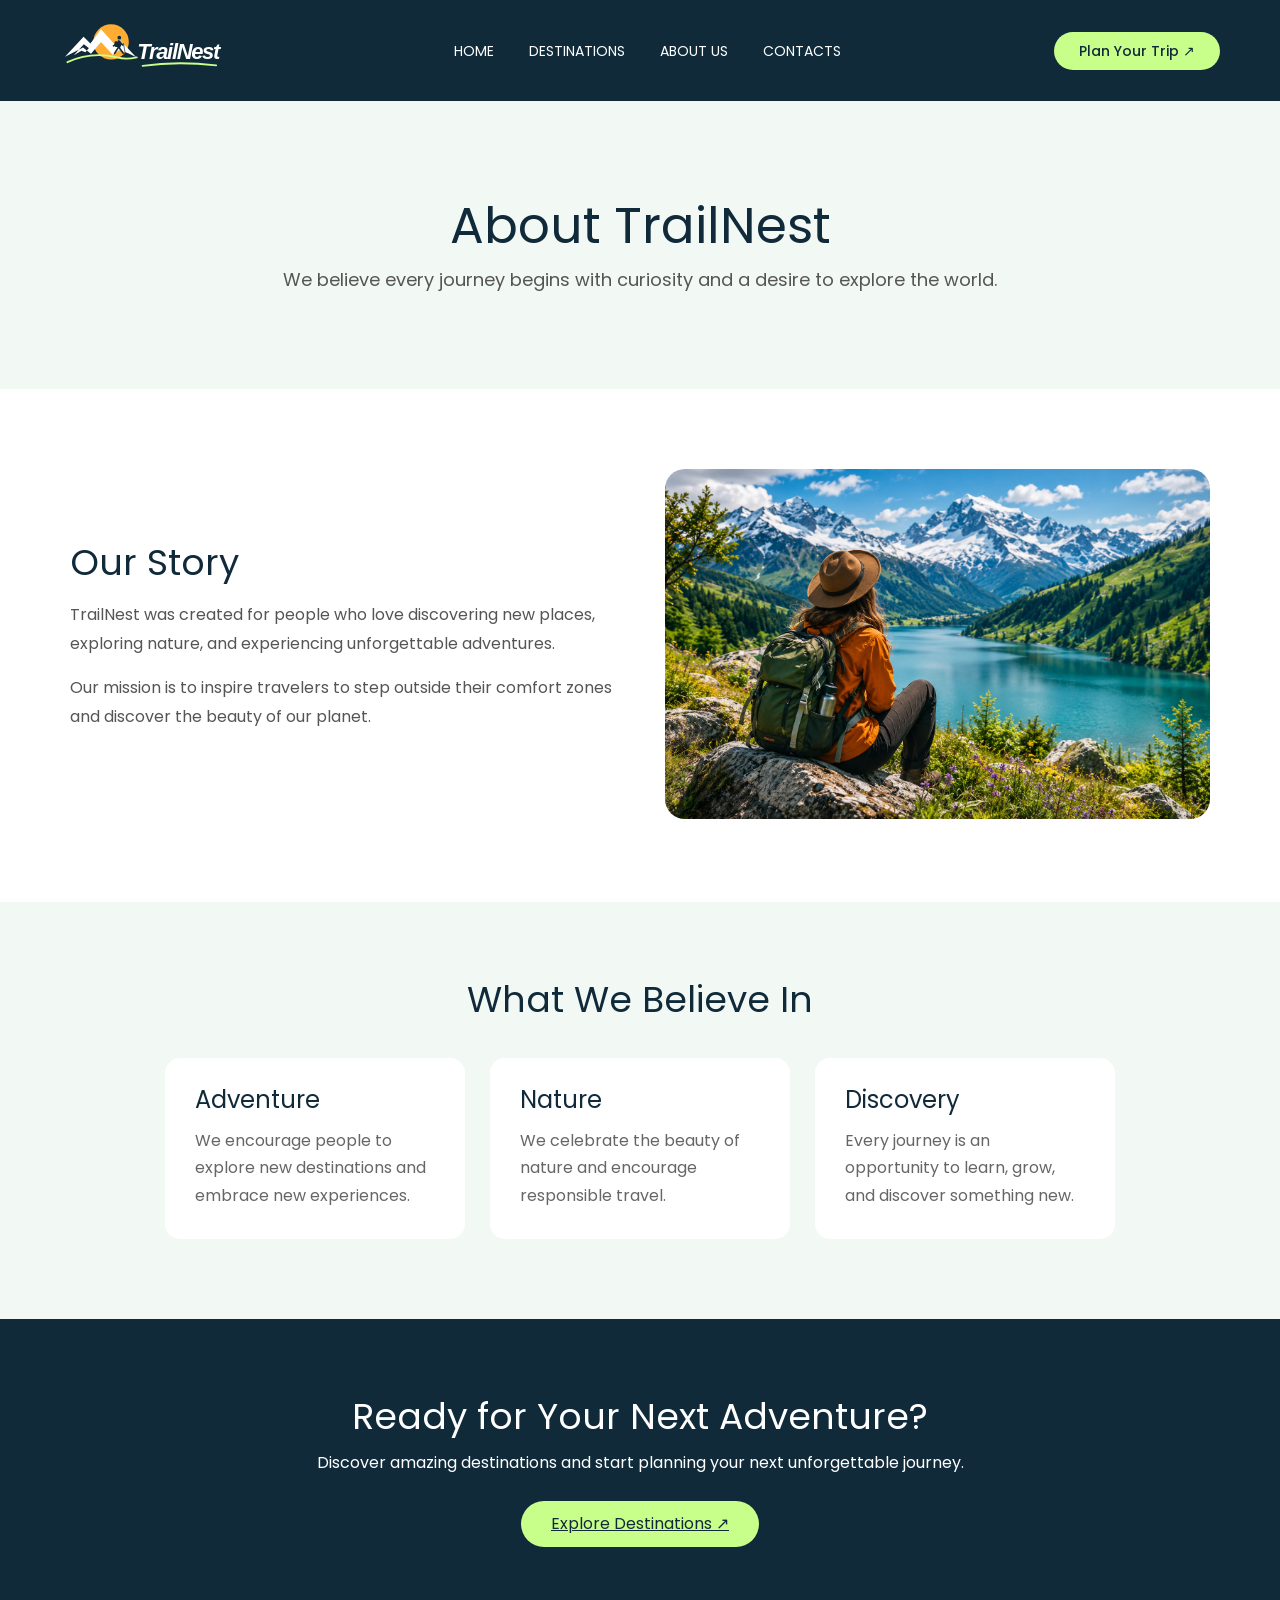
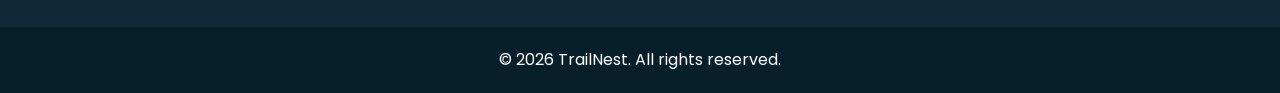
==== aboutus.html @ 379d0802 "add responsive" ====
<!DOCTYPE html>
<html lang="en">
<head>
    <meta charset="UTF-8">
    <meta name="viewport" content="width=device-width, initial-scale=1.0">
    <title>Document</title>
    <link rel="stylesheet" href="./css/reset.css">
    <link rel="stylesheet" href="./css/uboutus.css">
    <link rel="stylesheet" href="./css/responsive.css">
</head>
<body>
    
<!doctype html>
<html lang="en">
  <head>
    <meta charset="UTF-8" />
    <meta name="viewport" content="width=device-width, initial-scale=1.0" />

    <meta
      name="description"
      content="Learn about TrailNest, our passion for travel, nature, and unforgettable adventures."
    />

    <title>About Us | TrailNest</title>

    <link rel="stylesheet" href="./css/reset.css" />
    <link rel="stylesheet" href="./css/style.css" />

    <link
      href="https://fonts.googleapis.com/css2?family=Poppins:wght@400;500;600;700;800&display=swap"
      rel="stylesheet"
    />
  </head>

  <body>

    <header class="about-header">

      <a href="./index.html">
        <img
          class="about-logo"
          src="./images/trailnest-header-logo.svg"
          alt="TrailNest Logo"
        />
      </a>

      <nav class="about-nav">
        <ul>
          <li><a href="./index.html">HOME</a></li>
          <li><a href="./destinations.html">DESTINATIONS</a></li>
          <li><a href="./aboutus.html">ABOUT US</a></li>
          <li><a href="./contacts.html">CONTACTS</a></li>
        </ul>
      </nav>

      <a href="./destinations.html" class="plan-btn">
        Plan Your Trip ↗
      </a>

    </header>

    <main>

      <!-- ABOUT US INTRO -->

      <section class="about-intro">

        <h1>About TrailNest</h1>

        <p>
          We believe every journey begins with curiosity
          and a desire to explore the world.
        </p>

      </section>

      <!-- OUR STORY -->

      <section class="our-story">

        <div class="story-text">

          <h2>Our Story</h2>

          <p>
            TrailNest was created for people who love
            discovering new places, exploring nature,
            and experiencing unforgettable adventures.
          </p>

          <p>
            Our mission is to inspire travelers to step
            outside their comfort zones and discover
            the beauty of our planet.
          </p>

        </div>

        <div class="story-image">

          <img
            src="./images/fcaea7f1-0116-42c1-94dc-661eeafde280.png"
            alt="Traveler exploring a mountain landscape"
          />

        </div>

      </section>

      <!-- OUR VALUES -->

      <section class="our-values">

        <h2>What We Believe In</h2>

        <div class="values-container">

          <article class="value-card">
            <h3>Adventure</h3>
            <p>
              We encourage people to explore new
              destinations and embrace new experiences.
            </p>
          </article>

          <article class="value-card">
            <h3>Nature</h3>
            <p>
              We celebrate the beauty of nature
              and encourage responsible travel.
            </p>
          </article>

          <article class="value-card">
            <h3>Discovery</h3>
            <p>
              Every journey is an opportunity to
              learn, grow, and discover something new.
            </p>
          </article>

        </div>

      </section>

      <!-- CALL TO ACTION -->

      <section class="about-cta">

        <h2>Ready for Your Next Adventure?</h2>

        <p>
          Discover amazing destinations and start
          planning your next unforgettable journey.
        </p>

        <a href="./destinations.html" class="explore-btn">
          Explore Destinations ↗
        </a>

      </section>

    </main>

    <!-- FOOTER -->

    <footer class="about-footer">

      <p>© 2026 TrailNest. All rights reserved.</p>

    </footer>

  </body>
</html>

</body>
</html>
---- css/uboutus.css ----
/* ABOUT US HEADER */

.about-header {
    background-color: #102A3A;
    display: flex;
    justify-content: space-between;
    align-items: center;
    padding: 20px 60px;
}

.about-logo {
    width: 180px;
}

.about-nav ul {
    display: flex;
    gap: 35px;
}

.about-nav li {
    margin: 0;
    
}

.about-nav a {
    color: white;
    font-size: 14px;
    text-decoration: none;
}

.about-nav a:hover {
    color: #C8FF8A;
}

.about-header .plan-btn {
    background-color: #C8FF8A;
    color: #102A3A;
    padding: 12px 25px;
    border-radius: 30px;
}

/* ABOUT INTRO */

.about-intro {
    background-color: #F2F8F4;
    text-align: center;
    padding: 100px 20px;
}

.about-intro h1 {
    font-size: 50px;
    color: #102A3A;
    margin-bottom: 20px;
}

.about-intro p {
    font-size: 18px;
    color: #555;
}

/* OUR STORY */

.our-story {
    display: flex;
    align-items: center;
    gap: 50px;
    max-width: 1200px;
    margin: 0 auto;
    padding: 80px 30px;
}

.story-text {
    width: 50%;
}

.story-text h2 {
    font-size: 36px;
    color: #102A3A;
    margin-bottom: 20px;
}

.story-text p {
    color: #555;
    line-height: 1.8;
    margin-bottom: 15px;
}

.story-image {
    width: 50%;
}

.story-image img {
    width: 100%;
    height: 350px;
    object-fit: cover;
    border-radius: 20px;
}

/* OUR VALUES */

.our-values {
    background-color: #F2F8F4;
    padding: 80px 30px;
    text-align: center;
}

.our-values h2 {
    font-size: 36px;
    color: #102A3A;
    margin-bottom: 40px;
}

.values-container {
    display: flex;
    justify-content: center;
    gap: 25px;
}

.value-card {
    background-color: white;
    width: 300px;
    padding: 30px;
    border-radius: 15px;
    text-align: left;
}

.value-card h3 {
    font-size: 24px;
    color: #102A3A;
    margin-bottom: 15px;
}

.value-card p {
    color: #666;
    line-height: 1.7;
}

.value-card:hover {
    background-color: #C8FF8A;
}

/* CALL TO ACTION */

.about-cta {
    background-color: #102A3A;
    text-align: center;
    padding: 80px 20px;
}

.about-cta h2 {
    font-size: 36px;
    color: white;
    margin-bottom: 20px;
}

.about-cta p {
    color: white;
    margin-bottom: 30px;
}

.about-cta .explore-btn {
    display: inline-block;
    background-color: #C8FF8A;
    color: #102A3A;
    padding: 15px 30px;
    border-radius: 30px;
}

.about-cta .explore-btn:hover {
    background-color: white;
}

/* FOOTER */

.about-footer {
    background-color: #071F2B;
    color: white;
    text-align: center;
    padding: 25px;
}
---- css/responsive.css ----
/* MOBILE — 767px-მდე */

@media (max-width: 767px) {
  header {
    flex-direction: column;
    gap: 20px;
    padding: 20px;
  }

  .logo-img {
    width: 150px;
  }

  .nav-page {
    position: static;
    transform: none;
  }

  .nav-page ul {
    justify-content: center;
    flex-wrap: wrap;
    gap: 15px;
  }

  .nav-page a {
    font-size: 12px;
  }

  .main h1 {
    margin-top: 100px;
    margin-left: 20px;
    font-size: 32px;
  }

  .destinations {
    padding: 30px 20px;
  }

  .cards-container {
    display: grid;
    grid-template-columns: 1fr;
    gap: 20px;
  }

  .travel-card {
    width: 100%;
    min-width: 0;
  }

  .travel-card img {
    width: 100%;
    height: 220px;
    object-fit: cover;
  }

  .contact {
    width: 100%;
    padding: 40px 20px;
  }

  .contact-heading h1 {
    font-size: 32px;
  }

  .contact-info {
    padding: 10px 20px;
  }

  .contact-item a,
  .contact-item p {
    overflow-wrap: anywhere;
  }
}

/* TABLET — 768px-დან */

@media (min-width: 768px) {
  header {
    flex-direction: column;
    gap: 25px;
    padding: 25px;
  }

  .logo-img {
    width: 170px;
  }

  .nav-page {
    position: static;
    transform: none;
  }

  .nav-page ul {
    justify-content: center;
    flex-wrap: wrap;
    gap: 25px;
  }

  .nav-page a {
    font-size: 14px;
  }

  .main h1 {
    margin-top: 150px;
    margin-left: 40px;
    font-size: 48px;
  }

  .destinations {
    padding: 40px;
  }

  .cards-container {
    display: grid;
    grid-template-columns: 1fr 1fr;
    gap: 25px;
  }

  .travel-card {
    width: 100%;
    min-width: 0;
  }

  .travel-card img {
    width: 100%;
    height: 240px;
    object-fit: cover;
  }

  .contact {
    width: 100%;
    padding: 50px 30px;
  }

  .contact-heading h1 {
    font-size: 40px;
  }

  .contact-info {
    padding: 15px 30px;
  }

  .contact-item a,
  .contact-item p {
    overflow-wrap: anywhere;
  }
}

/* DESKTOP — 1200px-დან */

@media (min-width: 1200px) {
  header {
    flex-direction: row;
    justify-content: space-between;
    position: relative;
    padding: 20px 70px;
  }

  .logo-img {
    width: 190px;
  }

  .nav-page {
    position: absolute;
    left: 50%;
    transform: translateX(-50%);
  }

  .nav-page ul {
    flex-wrap: nowrap;
    gap: 40px;
  }

  .main h1 {
    margin-top: 220px;
    margin-left: 70px;
    font-size: 64px;
  }

  .destinations {
    padding: 50px 70px;
  }

  .cards-container {
    grid-template-columns: 1fr 1fr 1fr 1fr;
  }

  .contact {
    padding: 60px 30px;
  }

  .contact-heading h1 {
    font-size: 48px;
  }
}
---- css/style.css ----
/* GENERAL STYLES */

* {
    box-sizing: border-box;
}

body {
    font-family: "Poppins", sans-serif;
}

:root {
    --maincolor: white;
    --hovercolor:#C8FF8A;
    --btncolor: #102A3A;


}

.background {
    background-image: url("../images/Sunset Mountain Lake Campsite.png");
    background-size: cover;
    background-position: center;
    background-repeat: no-repeat;
}


/* HEADER */

header {
    display: flex;
    justify-content: space-between;
    align-items: center;
    position: relative;
    padding: 20px 70px;
}

.logo-img {
    width: 190px;
}


/* NAVIGATION */

.nav-page {
    position: absolute;
    left: 50%;
    transform: translateX(-50%);
}

.nav-page ul {
    display: flex;
    align-items: center;
    gap: 40px;
}

.nav-page a {
    text-decoration: none;
    color: var(--maincolor);
    font-size: 16px;
    font-weight: 500;
    transition: color 0.3s ease;
}

.nav-page a:hover {
    color: var(--hovercolor);
}

.plan-btn {
    background-color: var(--hovercolor);
    color: var(--btncolor);
    padding: 10px 18px;
    border-radius: 30px;
    font-size: 14px;
    font-weight: 500;
    text-decoration: none;
    font-family: "Poppins", sans-serif;
}

.plan-btn:hover {
    background-color: var(--maincolor);
}

/* MAIN */

.main {
    max-width: 1400px;
    width: 100%;
    margin: 0 auto;
    position: relative;
}

.main h1 {
    position: absolute;
    top: 220px;
    left: 70px;
    margin: 0;
    color: var(--maincolor);
    font-size: 64px;
    font-weight: 700;
    line-height: 1.2;
    z-index: 1;
}

.span-h1 {
    color: var(--hovercolor);
}

.main-img {
    display: block;
    width: 100%;
    height: auto;
    margin-top: 20px;
    border: 8px solid var(--maincolor);
    border-radius: 30px;
}

/* FOOTER */

.about-footer {
    background-color: #071F2B;
    color: white;
    text-align: center;
    padding: 25px;
}
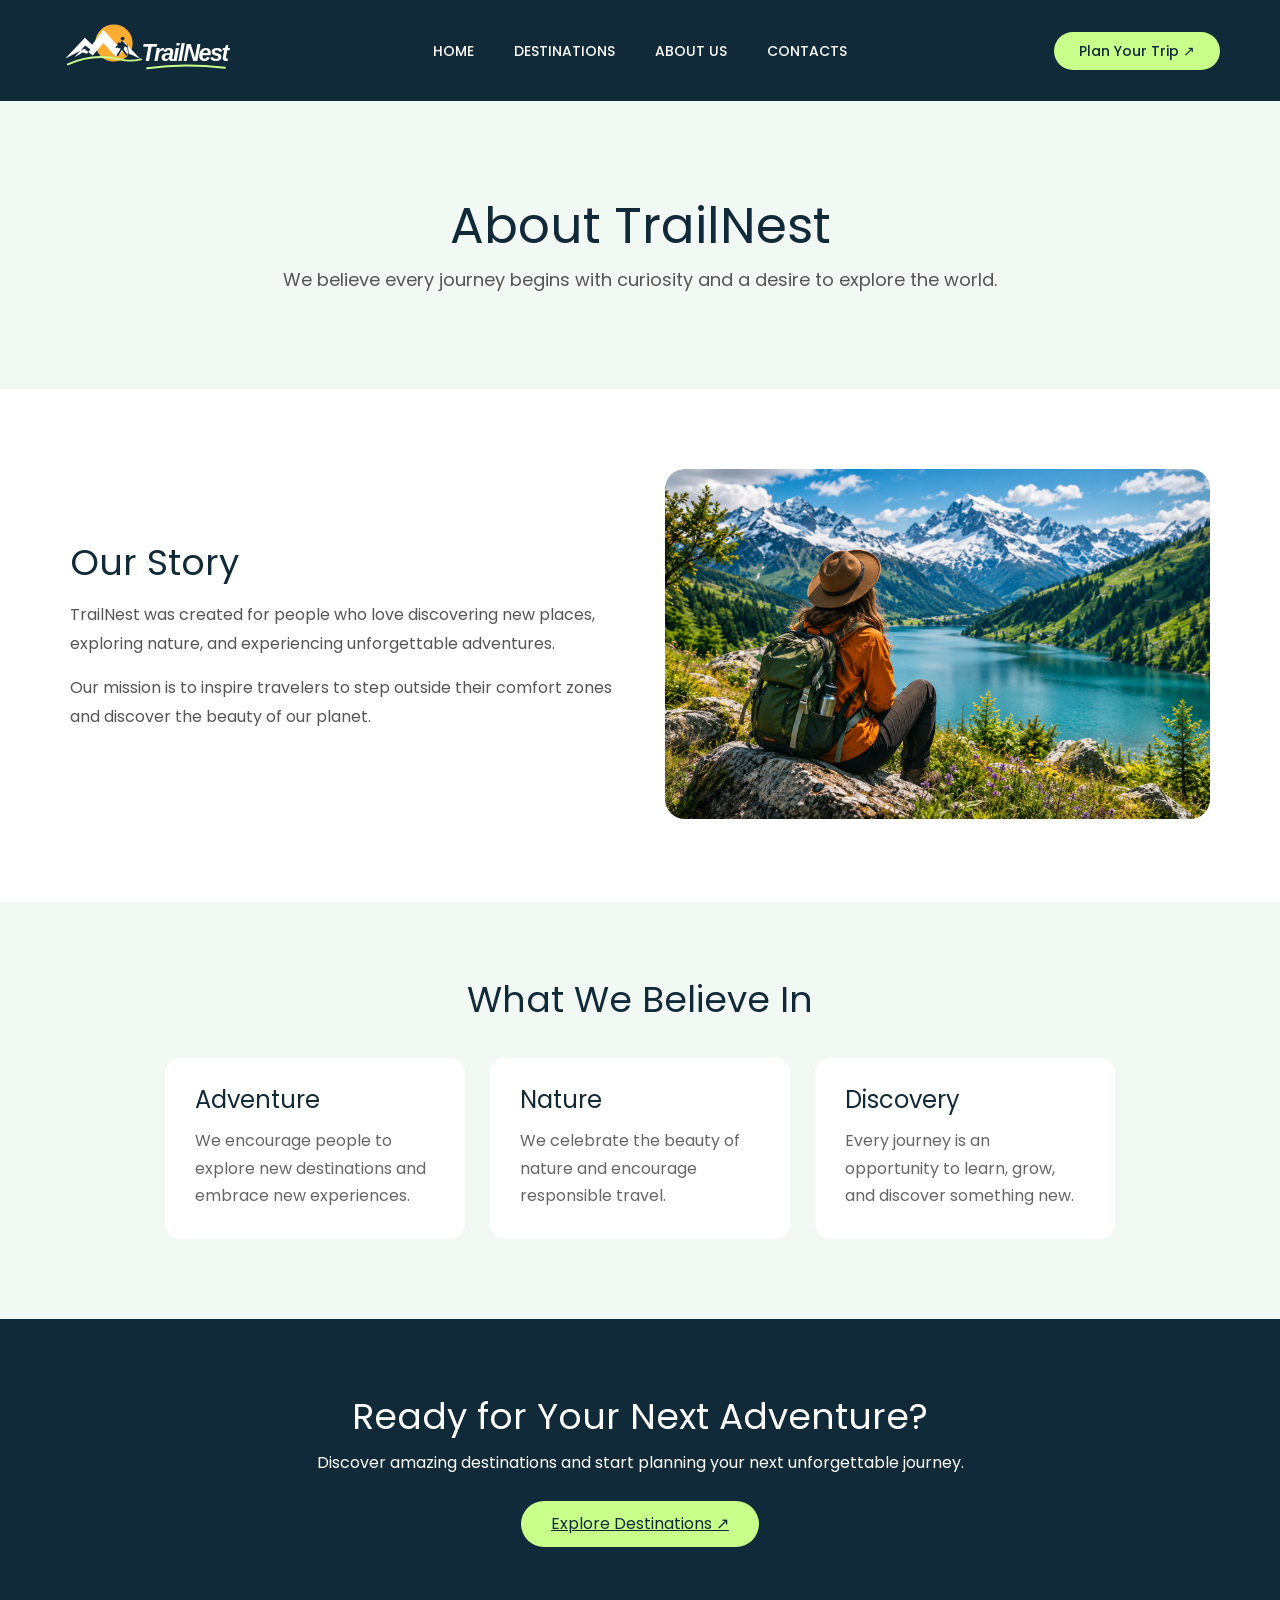
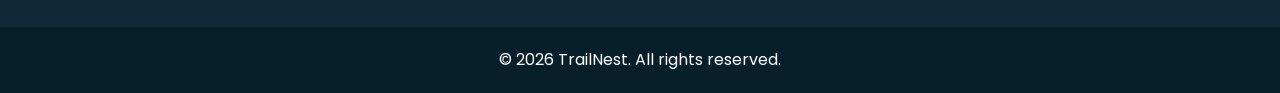
==== commit 257a5cad: "changes in responsive" ====
--- a/aboutus.html
+++ b/aboutus.html
@@ -1,16 +1,4 @@
 <!DOCTYPE html>
-<html lang="en">
-<head>
-    <meta charset="UTF-8">
-    <meta name="viewport" content="width=device-width, initial-scale=1.0">
-    <title>Document</title>
-    <link rel="stylesheet" href="./css/reset.css">
-    <link rel="stylesheet" href="./css/uboutus.css">
-    <link rel="stylesheet" href="./css/responsive.css">
-</head>
-<body>
-    
-<!doctype html>
 <html lang="en">
   <head>
     <meta charset="UTF-8" />
@@ -25,61 +13,70 @@
 
     <link rel="stylesheet" href="./css/reset.css" />
     <link rel="stylesheet" href="./css/style.css" />
+    <link rel="stylesheet" href="./css/uboutus.css" />
+    <link rel="stylesheet" href="./css/responsive.css" />
 
     <link
       href="https://fonts.googleapis.com/css2?family=Poppins:wght@400;500;600;700;800&display=swap"
       rel="stylesheet"
     />
+
+    
   </head>
 
   <body>
-
     <header class="about-header">
-
       <a href="./index.html">
         <img
-          class="about-logo"
+          class="about-logo logo-img"
           src="./images/trailnest-header-logo.svg"
-          alt="TrailNest Logo"
+          alt="TrailNest home"
         />
       </a>
 
-      <nav class="about-nav">
+      <button
+        class="burger-btn"
+        id="burger-btn"
+        type="button"
+        aria-label="Open menu"
+        aria-expanded="false"
+        aria-controls="navigation"
+      >
+        ☰
+      </button>
+
+      <nav
+        class="about-nav nav-page"
+        id="navigation"
+        aria-label="Main navigation"
+      >
         <ul>
           <li><a href="./index.html">HOME</a></li>
           <li><a href="./destinations.html">DESTINATIONS</a></li>
-          <li><a href="./aboutus.html">ABOUT US</a></li>
+          <li>
+            <a href="./aboutus.html" aria-current="page">ABOUT US</a>
+          </li>
           <li><a href="./contacts.html">CONTACTS</a></li>
         </ul>
       </nav>
 
-      <a href="./destinations.html" class="plan-btn">
+      <a href="./registration.html" class="plan-btn">
         Plan Your Trip ↗
       </a>
-
     </header>
 
     <main>
-
-      <!-- ABOUT US INTRO -->
-
       <section class="about-intro">
-
         <h1>About TrailNest</h1>
 
         <p>
           We believe every journey begins with curiosity
           and a desire to explore the world.
         </p>
-
       </section>
 
-      <!-- OUR STORY -->
-
       <section class="our-story">
-
         <div class="story-text">
-
           <h2>Our Story</h2>
 
           <p>
@@ -93,30 +90,23 @@
             outside their comfort zones and discover
             the beauty of our planet.
           </p>
-
         </div>
 
         <div class="story-image">
-
           <img
             src="./images/fcaea7f1-0116-42c1-94dc-661eeafde280.png"
             alt="Traveler exploring a mountain landscape"
           />
-
         </div>
-
       </section>
 
-      <!-- OUR VALUES -->
-
       <section class="our-values">
-
         <h2>What We Believe In</h2>
 
         <div class="values-container">
-
           <article class="value-card">
             <h3>Adventure</h3>
+
             <p>
               We encourage people to explore new
               destinations and embrace new experiences.
@@ -125,6 +115,7 @@
 
           <article class="value-card">
             <h3>Nature</h3>
+
             <p>
               We celebrate the beauty of nature
               and encourage responsible travel.
@@ -133,20 +124,16 @@
 
           <article class="value-card">
             <h3>Discovery</h3>
+
             <p>
               Every journey is an opportunity to
               learn, grow, and discover something new.
             </p>
           </article>
-
         </div>
-
       </section>
 
-      <!-- CALL TO ACTION -->
-
       <section class="about-cta">
-
         <h2>Ready for Your Next Adventure?</h2>
 
         <p>
@@ -157,21 +144,13 @@
         <a href="./destinations.html" class="explore-btn">
           Explore Destinations ↗
         </a>
-
       </section>
-
     </main>
 
-    <!-- FOOTER -->
-
     <footer class="about-footer">
-
       <p>© 2026 TrailNest. All rights reserved.</p>
-
     </footer>
 
+    <script src="./burger.js" defer></script>
   </body>
-</html>
-
-</body>
 </html>
--- a/css/style.css
+++ b/css/style.css
@@ -1,125 +1,136 @@
+* {
+  box-sizing: border-box;
+}
 
-/* GENERAL STYLES */
-
-* {
-    box-sizing: border-box;
+:root {
+  --maincolor: white;
+  --hovercolor: #c8ff8a;
+  --btncolor: #102a3a;
 }
 
 body {
-    font-family: "Poppins", sans-serif;
+  margin: 0;
+  font-family: "Poppins", sans-serif;
 }
 
-:root {
-    --maincolor: white;
-    --hovercolor:#C8FF8A;
-    --btncolor: #102A3A;
-
-
+header {
+  display: flex;
+  justify-content: space-between;
+  align-items: center;
+  position: relative;
+  padding: 20px 70px;
 }
 
-.background {
-    background-image: url("../images/Sunset Mountain Lake Campsite.png");
-    background-size: cover;
-    background-position: center;
-    background-repeat: no-repeat;
-}
-
-
-/* HEADER */
-
-header {
-    display: flex;
-    justify-content: space-between;
-    align-items: center;
-    position: relative;
-    padding: 20px 70px;
+.home-header {
+  background-color: var(--btncolor);
 }
 
 .logo-img {
-    width: 190px;
+  display: block;
+  width: 190px;
+  max-width: 100%;
 }
 
-
-/* NAVIGATION */
+.burger-btn {
+  display: none;
+}
 
 .nav-page {
-    position: absolute;
-    left: 50%;
-    transform: translateX(-50%);
+  position: absolute;
+  left: 50%;
+  transform: translateX(-50%);
 }
 
 .nav-page ul {
-    display: flex;
-    align-items: center;
-    gap: 40px;
+  display: flex;
+  align-items: center;
+  gap: 40px;
+  margin: 0;
+  padding: 0;
+  list-style: none;
 }
 
 .nav-page a {
-    text-decoration: none;
-    color: var(--maincolor);
-    font-size: 16px;
-    font-weight: 500;
-    transition: color 0.3s ease;
+  color: var(--maincolor);
+  font-size: 16px;
+  font-weight: 500;
+  text-decoration: none;
+  white-space: nowrap;
+  transition: color 0.3s;
 }
 
 .nav-page a:hover {
-    color: var(--hovercolor);
+  color: var(--hovercolor);
 }
 
 .plan-btn {
-    background-color: var(--hovercolor);
-    color: var(--btncolor);
-    padding: 10px 18px;
-    border-radius: 30px;
-    font-size: 14px;
-    font-weight: 500;
-    text-decoration: none;
-    font-family: "Poppins", sans-serif;
+  display: inline-block;
+  padding: 10px 18px;
+  border-radius: 30px;
+  background-color: var(--hovercolor);
+  color: var(--btncolor);
+  font-size: 14px;
+  font-weight: 500;
+  text-align: center;
+  text-decoration: none;
+  transition: background-color 0.3s;
 }
 
 .plan-btn:hover {
-    background-color: var(--maincolor);
+  background-color: var(--maincolor);
 }
 
-/* MAIN */
-
 .main {
-    max-width: 1400px;
-    width: 100%;
-    margin: 0 auto;
-    position: relative;
+  width: 100%;
+  max-width: 1400px;
+  margin: 0 auto;
+  padding: 20px;
 }
 
-.main h1 {
-    position: absolute;
-    top: 220px;
-    left: 70px;
-    margin: 0;
-    color: var(--maincolor);
-    font-size: 64px;
-    font-weight: 700;
-    line-height: 1.2;
-    z-index: 1;
+.hero {
+  position: relative;
+  overflow: hidden;
+  border-radius: 30px;
 }
 
-.span-h1 {
-    color: var(--hovercolor);
+.hero-img {
+  display: block;
+  width: 100%;
+  height: 550px;
+  object-fit: cover;
 }
 
-.main-img {
-    display: block;
-    width: 100%;
-    height: auto;
-    margin-top: 20px;
-    border: 8px solid var(--maincolor);
-    border-radius: 30px;
+.hero-title {
+  position: absolute;
+  top: 50%;
+  left: 5%;
+  right: 5%;
+  margin: 0;
+  transform: translateY(-50%);
+  color: var(--maincolor);
+  font-size: 64px;
+  font-weight: 700;
+  line-height: 1.2;
+  text-shadow: 0 2px 8px #00000055;
 }
 
-/* FOOTER */
+.hero-title span {
+  color: var(--hovercolor);
+}
 
 .about-footer {
-    background-color: #071F2B;
-    color: white;
-    text-align: center;
-    padding: 25px;
+  padding: 25px;
+  background-color: #071f2b;
+  color: white;
+  text-align: center;
+}
+
+.about-footer p {
+  margin: 0;
+}
+
+a:focus-visible,
+button:focus-visible {
+  outline: 2px solid #c8ff8a;
+  outline-offset: 4px;
 }
--- a/css/responsive.css
+++ b/css/responsive.css
@@ -1,35 +1,124 @@
-/* MOBILE — 767px-მდე */
-
 @media (max-width: 767px) {
-  header {
+  header,
+  .destination-header {
+    position: relative;
+    display: flex;
+    flex-direction: row;
+    flex-wrap: wrap;
+    justify-content: space-between;
+    align-items: center;
+    gap: 15px;
+    padding: 20px;
+  }
+
+  .logo-img,
+  .destination-logo {
+    display: block;
+    width: 140px;
+  }
+
+  .burger-btn {
+    display: block;
+    order: -1;
+    width: 44px;
+    height: 44px;
+    margin: 0 auto 0 0;
+    padding: 0;
+    border: none;
+    background-color: transparent;
+    color: #143e33;
+    font-size: 30px;
+    cursor: pointer;
+  }
+
+  .home-header .burger-btn,
+  .destination-header .burger-btn {
+    color: white;
+  }
+
+  header .plan-btn {
+    box-sizing: border-box;
+    display: block;
+    order: 2;
+    width: 100%;
+    margin: 0;
+    padding: 12px 15px;
+    text-align: center;
+  }
+
+  .nav-page,
+  .destination-header .nav-page {
+    box-sizing: border-box;
+    display: none;
+    position: absolute;
+    top: 100%;
+    left: 0;
+    width: 100%;
+    padding: 25px;
+    transform: none;
+    background-color: #143e33;
+    border-radius: 0 0 12px 12px;
+    z-index: 100;
+  }
+
+  .home-header .nav-page,
+  .destination-header .nav-page {
+    background-color: #102a3a;
+  }
+
+  .nav-page.open,
+  .destination-header .nav-page.open {
+    display: block;
+  }
+
+  .nav-page ul,
+  .destination-header .nav-page ul {
+    display: flex;
     flex-direction: column;
+    justify-content: center;
+    align-items: center;
     gap: 20px;
-    padding: 20px;
-  }
-
-  .logo-img {
-    width: 150px;
-  }
-
-  .nav-page {
-    position: static;
-    transform: none;
-  }
-
-  .nav-page ul {
-    justify-content: center;
-    flex-wrap: wrap;
-    gap: 15px;
-  }
-
-  .nav-page a {
-    font-size: 12px;
-  }
-
-  .main h1 {
-    margin-top: 100px;
-    margin-left: 20px;
-    font-size: 32px;
+    margin: 0;
+    padding: 0;
+    list-style: none;
+  }
+
+  .nav-page li {
+    margin: 0;
+  }
+
+  .nav-page a,
+  .destination-header .nav-page a {
+    color: white;
+    font-size: 14px;
+    text-decoration: none;
+    white-space: nowrap;
+  }
+
+  .nav-page a:hover,
+  .destination-header .nav-page a:hover {
+    color: #c8ff8a;
+  }
+
+  .main {
+    padding: 15px;
+  }
+
+  .hero {
+    border-radius: 18px;
+  }
+
+  .hero-img {
+    height: 350px;
+  }
+
+  .hero .hero-title {
+    top: 50%;
+    left: 20px;
+    right: 20px;
+    margin: 0;
+    transform: translateY(-50%);
+    font-size: 30px;
   }
 
   .destinations {
@@ -54,6 +143,7 @@
   }
 
   .contact {
+    box-sizing: border-box;
     width: 100%;
     padding: 40px 20px;
   }
@@ -72,25 +162,37 @@
   }
 }
 
-/* TABLET — 768px-დან */
-
 @media (min-width: 768px) {
-  header {
+  header,
+  .destination-header {
+    display: flex;
     flex-direction: column;
+    align-items: center;
     gap: 25px;
     padding: 25px;
   }
 
-  .logo-img {
+  .logo-img,
+  .destination-logo {
     width: 170px;
   }
 
-  .nav-page {
+  .burger-btn {
+    display: none;
+  }
+
+  .nav-page,
+  .destination-header .nav-page {
+    display: block;
     position: static;
+    width: auto;
     transform: none;
   }
 
-  .nav-page ul {
+  .nav-page ul,
+  .destination-header .nav-page ul {
+    display: flex;
+    flex-direction: row;
     justify-content: center;
     flex-wrap: wrap;
     gap: 25px;
@@ -98,11 +200,19 @@
 
   .nav-page a {
     font-size: 14px;
-  }
-
-  .main h1 {
-    margin-top: 150px;
-    margin-left: 40px;
+    white-space: nowrap;
+  }
+
+  .hero-img {
+    height: 450px;
+  }
+
+  .hero .hero-title {
+    top: 50%;
+    left: 5%;
+    right: 5%;
+    margin: 0;
+    transform: translateY(-50%);
     font-size: 48px;
   }
 
@@ -128,6 +238,7 @@
   }
 
   .contact {
+    box-sizing: border-box;
     width: 100%;
     padding: 50px 30px;
   }
@@ -146,17 +257,17 @@
   }
 }
 
-/* DESKTOP — 1200px-დან */
-
 @media (min-width: 1200px) {
-  header {
+  header,
+  .destination-header {
+    position: relative;
     flex-direction: row;
     justify-content: space-between;
-    position: relative;
     padding: 20px 70px;
   }
 
-  .logo-img {
+  .logo-img,
+  .destination-logo {
     width: 190px;
   }
 
@@ -166,14 +277,22 @@
     transform: translateX(-50%);
   }
 
-  .nav-page ul {
+  .destination-header .nav-page {
+    position: static;
+    transform: none;
+  }
+
+  .nav-page ul,
+  .destination-header .nav-page ul {
     flex-wrap: nowrap;
     gap: 40px;
   }
 
-  .main h1 {
-    margin-top: 220px;
-    margin-left: 70px;
+  .hero-img {
+    height: 550px;
+  }
+
+  .hero .hero-title {
     font-size: 64px;
   }
 
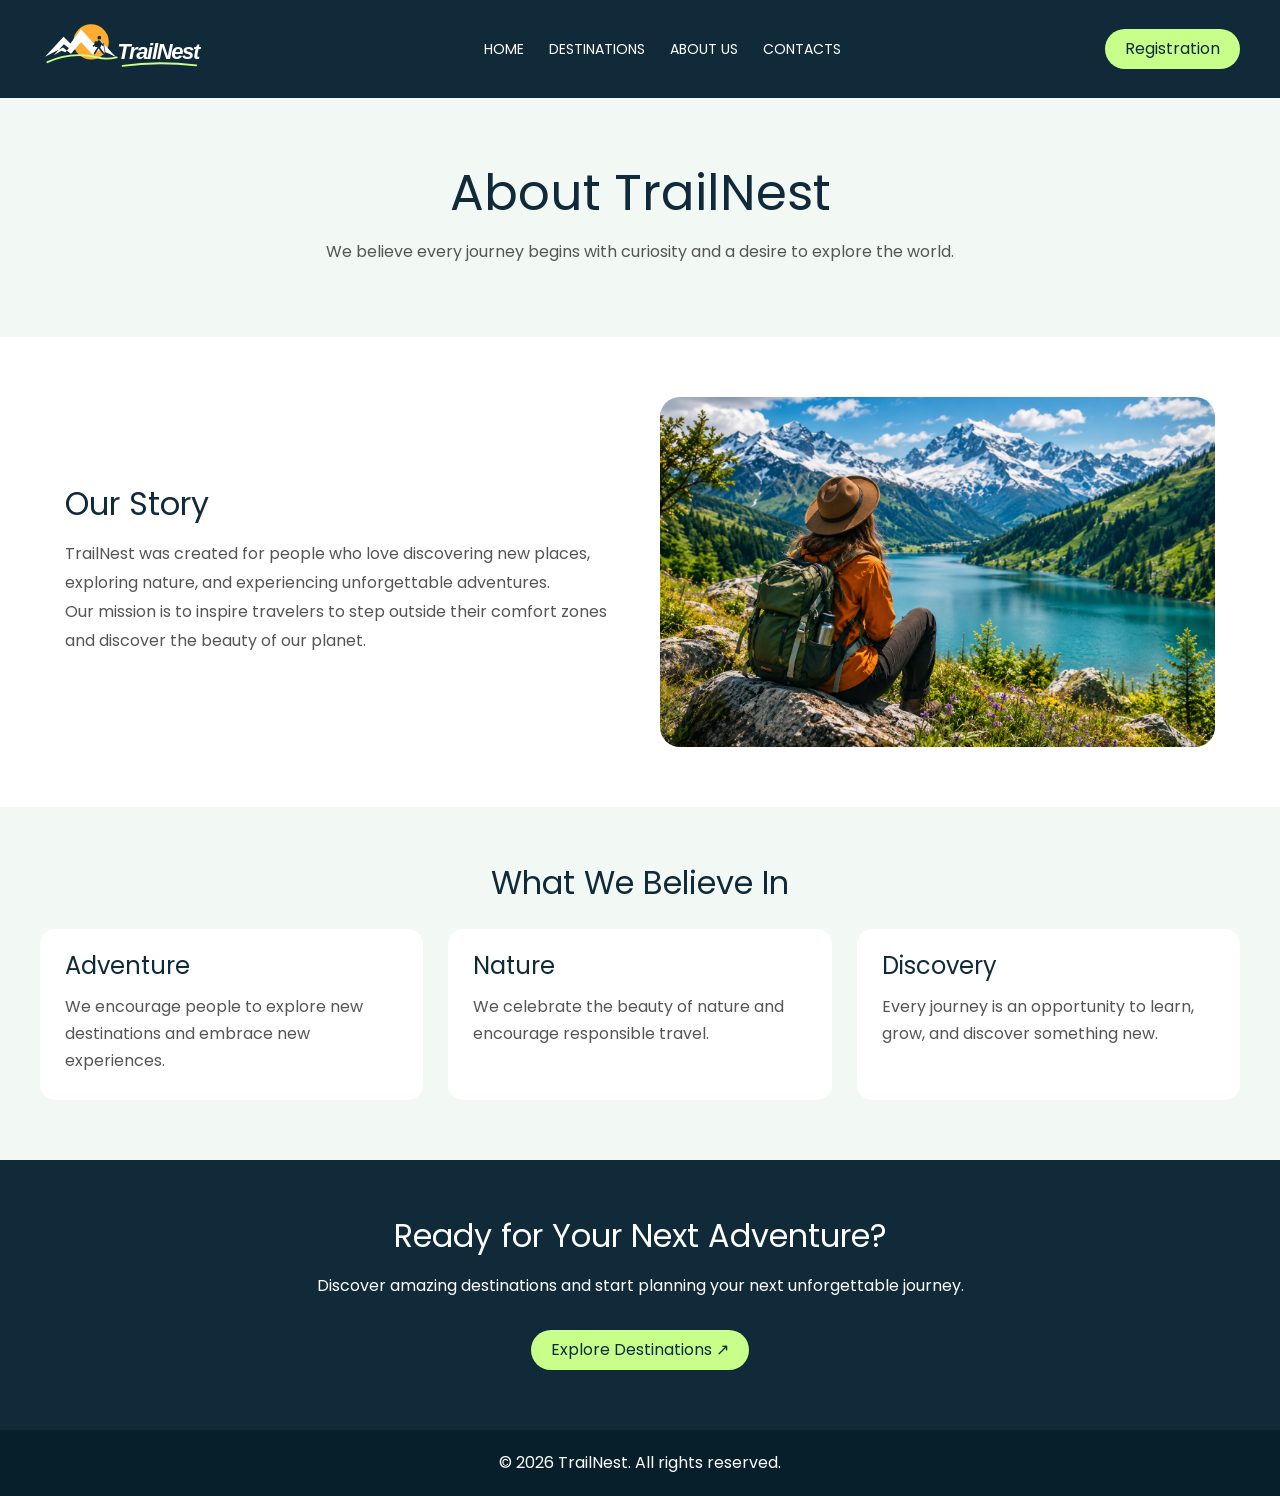
==== commit 7b74db6c: "add new css" ====
--- a/aboutus.html
+++ b/aboutus.html
@@ -12,13 +12,16 @@
     <title>About Us | TrailNest</title>
 
     <link rel="stylesheet" href="./css/reset.css" />
-    <link rel="stylesheet" href="./css/style.css" />
     <link rel="stylesheet" href="./css/uboutus.css" />
-    <link rel="stylesheet" href="./css/responsive.css" />
+    
 
     <link
       href="https://fonts.googleapis.com/css2?family=Poppins:wght@400;500;600;700;800&display=swap"
       rel="stylesheet"
+    />
+    <link
+      rel="stylesheet"
+      href="https://cdnjs.cloudflare.com/ajax/libs/font-awesome/6.5.2/css/all.min.css"
     />
 
     
@@ -34,17 +37,9 @@
         />
       </a>
 
-      <button
-        class="burger-btn"
-        id="burger-btn"
-        type="button"
-        aria-label="Open menu"
-        aria-expanded="false"
-        aria-controls="navigation"
-      >
-        ☰
+      <button class="menu-btn" id="menuBtn" aria-label="Open menu">
+        <i class="fa-solid fa-bars"></i>
       </button>
-
       <nav
         class="about-nav nav-page"
         id="navigation"
@@ -61,7 +56,7 @@
       </nav>
 
       <a href="./registration.html" class="plan-btn">
-        Plan Your Trip ↗
+       Registration
       </a>
     </header>
 
@@ -151,6 +146,6 @@
       <p>© 2026 TrailNest. All rights reserved.</p>
     </footer>
 
-    <script src="./burger.js" defer></script>
+    <script src="./js/burger.js"></script>
   </body>
 </html>
--- a/css/uboutus.css
+++ b/css/uboutus.css
@@ -1,182 +1,303 @@
-
-/* ABOUT US HEADER */
+* {
+  box-sizing: border-box;
+}
+
+body {
+  margin: 0;
+  font-family: "Poppins", sans-serif;
+}
 
 .about-header {
-    background-color: #102A3A;
-    display: flex;
-    justify-content: space-between;
-    align-items: center;
-    padding: 20px 60px;
+  position: relative;
+  display: flex;
+  justify-content: space-between;
+  align-items: center;
+  gap: 20px;
+  padding: 20px 40px;
+  background-color: #102a3a;
 }
 
 .about-logo {
-    width: 180px;
+  display: block;
+  width: 180px;
+}
+
+.menu-btn {
+  display: none;
 }
 
 .about-nav ul {
-    display: flex;
-    gap: 35px;
-}
-
-.about-nav li {
-    margin: 0;
-    
+  display: flex;
+  align-items: center;
+  gap: 25px;
+  margin: 0;
+  padding: 0;
+  list-style: none;
 }
 
 .about-nav a {
+  color: white;
+  font-size: 14px;
+  text-decoration: none;
+  white-space: nowrap;
+}
+
+.about-nav a:hover {
+  color: #c8ff8a;
+}
+
+.plan-btn,
+.explore-btn {
+  display: inline-block;
+  padding: 12px 20px;
+  border-radius: 30px;
+  background-color: #c8ff8a;
+  color: #102a3a;
+  text-align: center;
+  text-decoration: none;
+}
+
+.plan-btn:hover,
+.explore-btn:hover {
+  background-color: white;
+}
+
+.about-intro {
+  padding: 70px 20px;
+  background-color: #f2f8f4;
+  text-align: center;
+}
+
+.about-intro h1 {
+  margin: 0 0 20px;
+  color: #102a3a;
+}
+
+.about-intro p,
+.story-text p {
+  color: #555;
+  line-height: 1.8;
+}
+
+.our-story {
+  display: flex;
+  align-items: center;
+  gap: 40px;
+  max-width: 1200px;
+  margin: 0 auto;
+  padding: 60px 25px;
+}
+
+.story-text,
+.story-image {
+  flex: 1;
+  min-width: 0;
+}
+
+.story-text h2 {
+  margin: 0 0 20px;
+  color: #102a3a;
+}
+
+.story-image img {
+  display: block;
+  width: 100%;
+  height: 350px;
+  border-radius: 20px;
+  object-fit: cover;
+}
+
+.our-values {
+  padding: 60px 25px;
+  background-color: #f2f8f4;
+  text-align: center;
+}
+
+.our-values h2 {
+  margin: 0 0 30px;
+  color: #102a3a;
+}
+
+.values-container {
+  display: grid;
+  gap: 25px;
+  max-width: 1200px;
+  margin: 0 auto;
+}
+
+.value-card {
+  min-width: 0;
+  padding: 25px;
+  border-radius: 15px;
+  background-color: white;
+  text-align: left;
+  transition: background-color 0.3s;
+}
+
+.value-card:hover {
+  background-color: #c8ff8a;
+}
+
+.value-card h3 {
+  margin: 0 0 15px;
+  color: #102a3a;
+  font-size: 24px;
+}
+
+.value-card p {
+  margin: 0;
+  color: #555;
+  line-height: 1.7;
+}
+
+.about-cta {
+  padding: 60px 20px;
+  background-color: #102a3a;
+  color: white;
+  text-align: center;
+}
+
+.about-cta h2 {
+  margin: 0 0 20px;
+}
+
+.about-cta p {
+  margin-bottom: 30px;
+  line-height: 1.8;
+}
+
+.about-footer {
+  padding: 25px;
+  background-color: #071f2b;
+  color: white;
+  text-align: center;
+}
+
+.about-footer p {
+  margin: 0;
+}
+
+a:focus-visible,
+button:focus-visible {
+  outline: 2px solid #8bad70;
+  outline-offset: 4px;
+}
+
+@media (max-width: 767px) {
+  .about-header {
+    flex-wrap: wrap;
+    gap: 15px;
+    padding: 20px;
+  }
+
+  .about-logo {
+    width: 140px;
+  }
+
+  .menu-btn {
+    display: block;
+    order: -1;
+    width: 44px;
+    height: 44px;
+    margin-right: auto;
+    padding: 0;
+    border: none;
+    background: transparent;
     color: white;
-    font-size: 14px;
-    text-decoration: none;
-}
-
-.about-nav a:hover {
-    color: #C8FF8A;
-}
-
-.about-header .plan-btn {
-    background-color: #C8FF8A;
-    color: #102A3A;
-    padding: 12px 25px;
-    border-radius: 30px;
-}
-
-/* ABOUT INTRO */
-
-.about-intro {
-    background-color: #F2F8F4;
-    text-align: center;
-    padding: 100px 20px;
-}
-
-.about-intro h1 {
+    font-size: 30px;
+    cursor: pointer;
+  }
+
+  .about-header .plan-btn {
+    width: 100%;
+    order: 2;
+  }
+
+  .about-nav {
+    display: none;
+    position: absolute;
+    top: 100%;
+    left: 0;
+    width: 100%;
+    padding: 25px;
+    background-color: #102a3a;
+    z-index: 100;
+  }
+
+  .about-nav.open {
+    display: block;
+  }
+
+  .about-nav ul {
+    flex-direction: column;
+    gap: 20px;
+  }
+
+  .about-intro {
+    padding: 40px 20px;
+  }
+
+  .about-intro h1 {
+    font-size: 32px;
+  }
+
+  .our-story {
+    flex-direction: column;
+    padding: 40px 20px;
+  }
+
+  .story-text,
+  .story-image {
+    width: 100%;
+  }
+
+  .story-image img {
+    height: 250px;
+  }
+
+  .story-text h2,
+  .our-values h2,
+  .about-cta h2 {
+    font-size: 28px;
+  }
+
+  .values-container {
+    grid-template-columns: 1fr;
+  }
+}
+
+@media (min-width: 768px) {
+  .about-header {
+    flex-direction: column;
+    padding: 25px;
+  }
+
+  .about-intro h1 {
+    font-size: 44px;
+  }
+
+  .story-text h2,
+  .our-values h2,
+  .about-cta h2 {
+    font-size: 32px;
+  }
+
+  .values-container {
+    grid-template-columns: 1fr 1fr;
+  }
+}
+
+@media (min-width: 1200px) {
+  .about-header {
+    flex-direction: row;
+    padding: 20px 40px;
+  }
+
+  .about-intro h1 {
     font-size: 50px;
-    color: #102A3A;
-    margin-bottom: 20px;
-}
-
-.about-intro p {
-    font-size: 18px;
-    color: #555;
-}
-
-/* OUR STORY */
-
-.our-story {
-    display: flex;
-    align-items: center;
-    gap: 50px;
-    max-width: 1200px;
-    margin: 0 auto;
-    padding: 80px 30px;
-}
-
-.story-text {
-    width: 50%;
-}
-
-.story-text h2 {
-    font-size: 36px;
-    color: #102A3A;
-    margin-bottom: 20px;
-}
-
-.story-text p {
-    color: #555;
-    line-height: 1.8;
-    margin-bottom: 15px;
-}
-
-.story-image {
-    width: 50%;
-}
-
-.story-image img {
-    width: 100%;
-    height: 350px;
-    object-fit: cover;
-    border-radius: 20px;
-}
-
-/* OUR VALUES */
-
-.our-values {
-    background-color: #F2F8F4;
-    padding: 80px 30px;
-    text-align: center;
-}
-
-.our-values h2 {
-    font-size: 36px;
-    color: #102A3A;
-    margin-bottom: 40px;
-}
-
-.values-container {
-    display: flex;
-    justify-content: center;
-    gap: 25px;
-}
-
-.value-card {
-    background-color: white;
-    width: 300px;
-    padding: 30px;
-    border-radius: 15px;
-    text-align: left;
-}
-
-.value-card h3 {
-    font-size: 24px;
-    color: #102A3A;
-    margin-bottom: 15px;
-}
-
-.value-card p {
-    color: #666;
-    line-height: 1.7;
-}
-
-.value-card:hover {
-    background-color: #C8FF8A;
-}
-
-/* CALL TO ACTION */
-
-.about-cta {
-    background-color: #102A3A;
-    text-align: center;
-    padding: 80px 20px;
-}
-
-.about-cta h2 {
-    font-size: 36px;
-    color: white;
-    margin-bottom: 20px;
-}
-
-.about-cta p {
-    color: white;
-    margin-bottom: 30px;
-}
-
-.about-cta .explore-btn {
-    display: inline-block;
-    background-color: #C8FF8A;
-    color: #102A3A;
-    padding: 15px 30px;
-    border-radius: 30px;
-}
-
-.about-cta .explore-btn:hover {
-    background-color: white;
-}
-
-/* FOOTER */
-
-.about-footer {
-    background-color: #071F2B;
-    color: white;
-    text-align: center;
-    padding: 25px;
-}
-
+  }
+
+  .values-container {
+    grid-template-columns: 1fr 1fr 1fr;
+  }
+}
